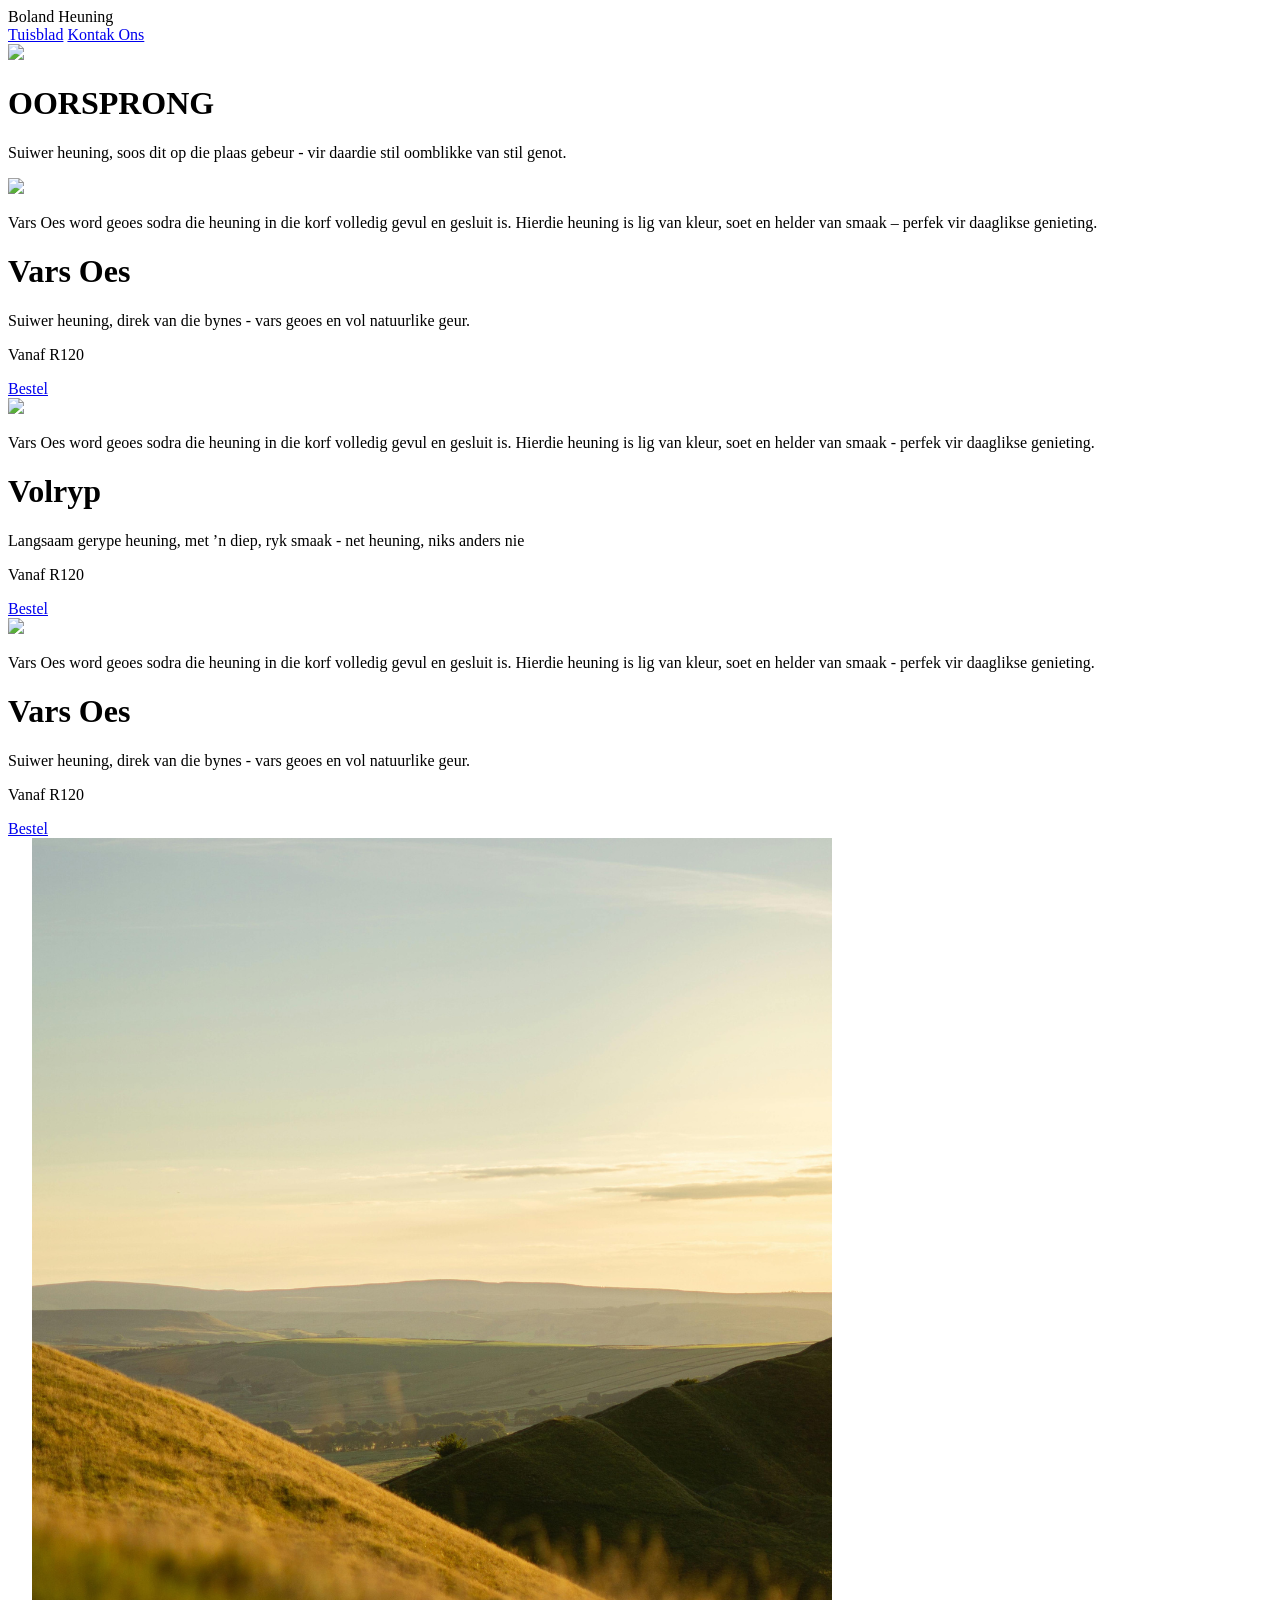
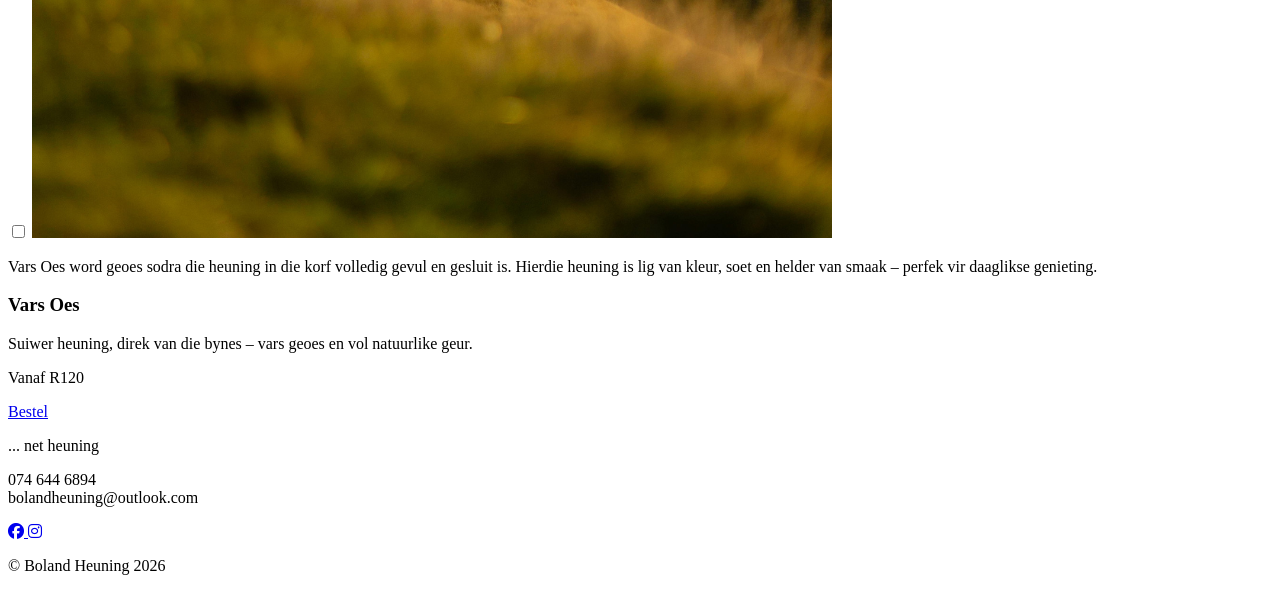
==== index.html @ eebf74c6 "Add files via upload" ====
<!DOCTYPE html>
<html>

<head>
	<title>Google Homepage</title>
	<link rel="stylesheet" href="/home/luan/Desktop/T3/styles.css">
	<link href="https://fonts.googleapis.com/css2?family=Cinzel:wght@400;700&display=swap" rel="stylesheet">
	<link href="https://fonts.googleapis.com/css2?family=Source+Sans+3:wght@300;400;600&display=swap" rel="stylesheet">
	<link rel="stylesheet" href="https://cdnjs.cloudflare.com/ajax/libs/font-awesome/6.5.0/css/all.min.css">




</head>
 
<body>
	<header>
		<div id="titleBox">
			<a id="title">Boland Heuning</a>
		</div>
		<div id="linkBox">
			<a href="index.html">Tuisblad</a>
			<a href="contact.html">Kontak Ons</a>
		</div>
	</header>
	<main>
		<img id="heroImg" src="/home/luan/Desktop/T3/hero.png">
		<div id="storyBox">
			<h1> OORSPRONG </h1>
			<p> Suiwer heuning, soos dit op die plaas gebeur - vir daardie stil oomblikke van stil genot.
			</p>
		</div>
		<div id="product-section">
			<div class="honey-card">
				<div class="overlay-zone">
					<img style="width: 100%;" src="/home/luan/Desktop/T3/product1.jpg">
					<div class="overlay">
					      <p class="description">
						Vars Oes word geoes sodra die heuning in die korf volledig gevul en gesluit is.
						Hierdie heuning is lig van kleur, soet en helder van smaak – perfek vir daaglikse genieting.
					      </p>
					</div>
				</div>
				<h1>Vars Oes</h1>
				<p class="description">Suiwer heuning, direk van die bynes - vars geoes en vol natuurlike geur.</p>
				<p class="price">Vanaf R120</p>
				<a class="order-button" href="order.html">Bestel</a>
			</div>
			<div class="honey-card">
				<div class="overlay-zone">
					<img style="width: 100%;" src="/home/luan/Desktop/T3/product1.jpg">
					<div class="overlay">
					      <p>
						Vars Oes word geoes sodra die heuning in die korf volledig gevul en gesluit is.
						Hierdie heuning is lig van kleur, soet en helder van smaak - perfek vir daaglikse genieting.
					      </p>
					</div>
				</div>
				<h1>Volryp</h1>
				<p class="description">Langsaam gerype heuning, met ’n diep, ryk smaak - net heuning, niks anders nie</p>
				<p class="price">Vanaf R120</p>
				<a class="order-button" href="order.html">Bestel</a>
			</div>
			<div class="honey-card">
				<div class="overlay-zone">
					<img style="width: 100%;" src="/home/luan/Desktop/T3/product1.jpg">
					<div class="overlay">
					      <p>
						Vars Oes word geoes sodra die heuning in die korf volledig gevul en gesluit is.
						Hierdie heuning is lig van kleur, soet en helder van smaak - perfek vir daaglikse genieting.
					      </p>
					</div>
				</div>
				<h1>Vars Oes</h1>
				<p class="description">Suiwer heuning, direk van die bynes - vars geoes en vol natuurlike geur.</p>
				<p class="price">Vanaf R120</p>
				<a class="order-button" href="order.html">Bestel</a>
			</div>
		</div>
	</main>
	
	
	
	
	
	<!-- Product Card (Static, Desktop + Mobile) -->
	<div class="product-card">
	  <input type="checkbox" id="vars-oes-toggle" class="toggle">
	  
	  <label for="vars-oes-toggle">
	    <img src="contact1.png" alt="Vars Oes Honey">
	    
	    <div class="overlay">
	      <p>
		Vars Oes word geoes sodra die heuning in die korf volledig gevul en gesluit is.
		Hierdie heuning is lig van kleur, soet en helder van smaak – perfek vir daaglikse genieting.
	      </p>
	    </div>
	  </label>

	  <div class="info">
	    <h3>Vars Oes</h3>
	    <p class="tagline">Suiwer heuning, direk van die bynes – vars geoes en vol natuurlike geur.</p>
	    <p class="price">Vanaf R120</p>
	    <a href="order-form.html" class="order-btn">Bestel</a>
	  </div>
	</div>
	
	
	
	
	
	
	<footer>
		<div class="footer-shell">
			<div class="footer-boxes"><p class="foot">... net heuning</p></div>
			<div class="footer-boxes">
				<p class="foot">074 644 6894<br>bolandheuning@outlook.com</p>
				<div id="icon-align">
					<a href="https://facebook.com/yourpage" target="_blank">
    					<i class="fa-brands fa-facebook"></i>
    					</a>
		    			<a href="https://instagram.com/yourpage" target="_blank">
					<i class="fa-brands fa-instagram"></i>
					</a>
				</div>
			</div>
			<div class="footer-boxes"><p class="foot">&copy; Boland Heuning 2026</p></div>
		</div>
	</footer>
</body>

</html>
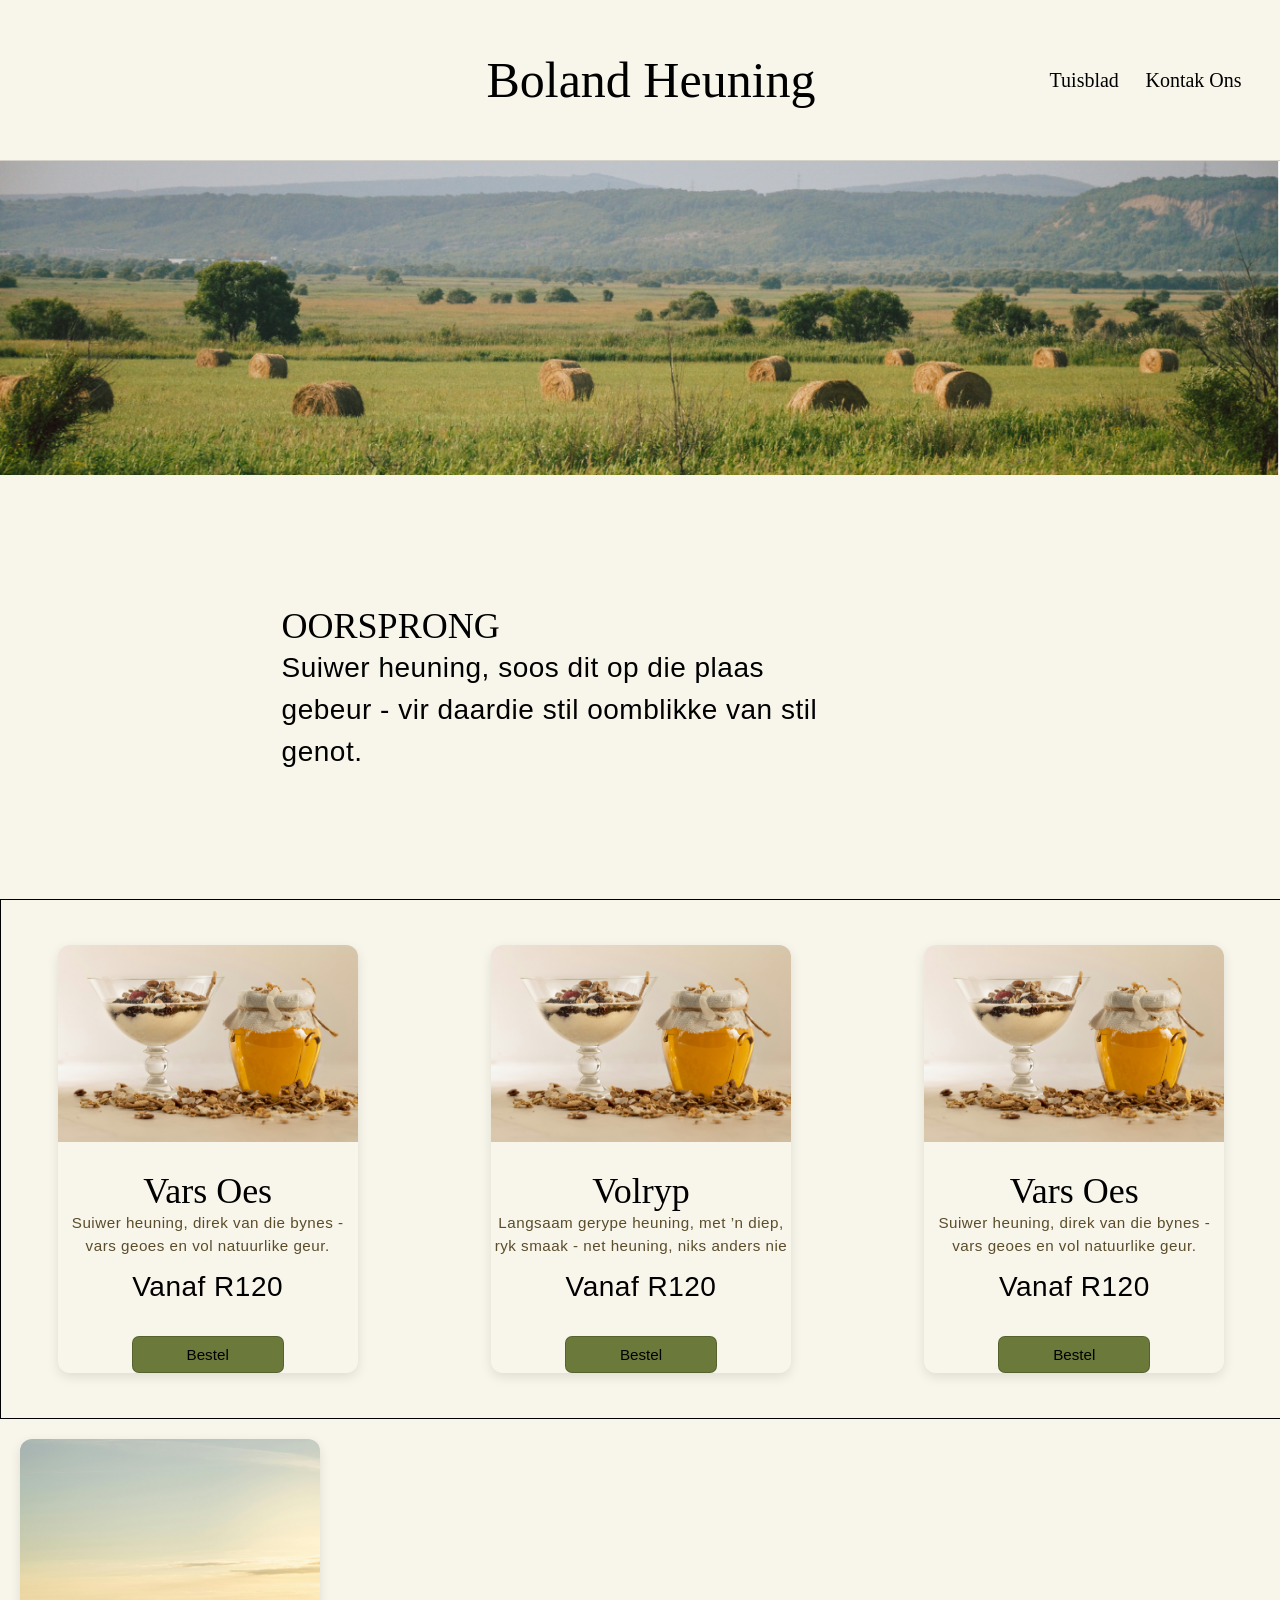
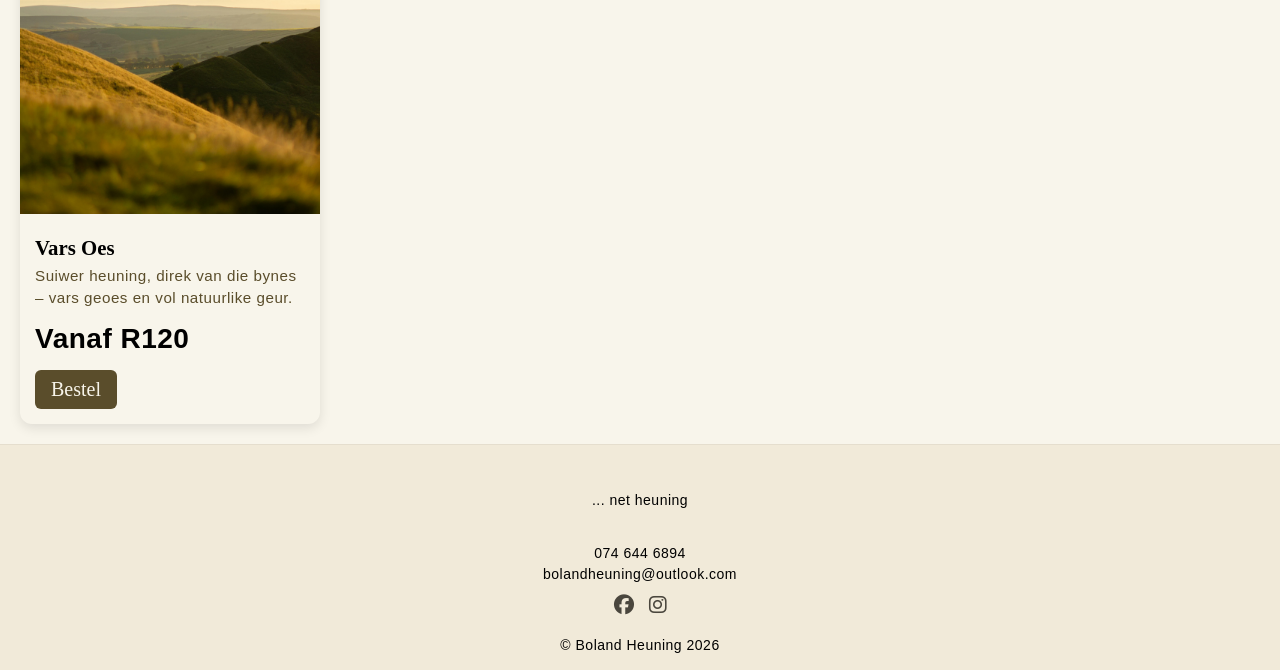
==== commit a6054818: "Update index.html" ====
--- a/index.html
+++ b/index.html
@@ -3,7 +3,7 @@
 
 <head>
 	<title>Google Homepage</title>
-	<link rel="stylesheet" href="/home/luan/Desktop/T3/styles.css">
+	<link rel="stylesheet" href="styles.css">
 	<link href="https://fonts.googleapis.com/css2?family=Cinzel:wght@400;700&display=swap" rel="stylesheet">
 	<link href="https://fonts.googleapis.com/css2?family=Source+Sans+3:wght@300;400;600&display=swap" rel="stylesheet">
 	<link rel="stylesheet" href="https://cdnjs.cloudflare.com/ajax/libs/font-awesome/6.5.0/css/all.min.css">
@@ -24,7 +24,7 @@
 		</div>
 	</header>
 	<main>
-		<img id="heroImg" src="/home/luan/Desktop/T3/hero.png">
+		<img id="heroImg" src="hero.png">
 		<div id="storyBox">
 			<h1> OORSPRONG </h1>
 			<p> Suiwer heuning, soos dit op die plaas gebeur - vir daardie stil oomblikke van stil genot.
@@ -33,7 +33,7 @@
 		<div id="product-section">
 			<div class="honey-card">
 				<div class="overlay-zone">
-					<img style="width: 100%;" src="/home/luan/Desktop/T3/product1.jpg">
+					<img style="width: 100%;" src="product1.jpg">
 					<div class="overlay">
 					      <p class="description">
 						Vars Oes word geoes sodra die heuning in die korf volledig gevul en gesluit is.
@@ -48,7 +48,7 @@
 			</div>
 			<div class="honey-card">
 				<div class="overlay-zone">
-					<img style="width: 100%;" src="/home/luan/Desktop/T3/product1.jpg">
+					<img style="width: 100%;" src="product1.jpg">
 					<div class="overlay">
 					      <p>
 						Vars Oes word geoes sodra die heuning in die korf volledig gevul en gesluit is.
@@ -63,7 +63,7 @@
 			</div>
 			<div class="honey-card">
 				<div class="overlay-zone">
-					<img style="width: 100%;" src="/home/luan/Desktop/T3/product1.jpg">
+					<img style="width: 100%;" src="product1.jpg">
 					<div class="overlay">
 					      <p>
 						Vars Oes word geoes sodra die heuning in die korf volledig gevul en gesluit is.
--- a/styles.css
+++ b/styles.css
@@ -0,0 +1,350 @@
+:root {
+    --headHeight: 160px;
+}
+body{
+	background-color: #f8f5eb;
+	margin: 0;	
+}
+header{
+	/*border-bottom: 1px solid black;*/
+	border-bottom: 1px solid rgba(0,0,0,0.15);
+	background-color: #f8f5eb;
+	position: fixed;
+	top: 0;
+	left: 0;
+	width: 100vw;
+	height: var(--headHeight);
+	z-index: 10;
+	   
+	display: flex;
+	align-items: center;
+}
+#linkBox{
+	width: 15vw;
+	margin-left:20vw;
+	display: flex;
+    	align-items: center;
+    	justify-content: space-between;
+}
+#titleBox{
+	width: 24vw;
+	margin-left:38vw;
+	display: flex;
+    	align-items: center;
+    	justify-content: space-between;
+    	white-space: nowrap;
+}
+#title{
+	font-size: 50px;
+}
+a{
+	text-decoration: none;
+	color: black;
+	font-size: 20px;
+	font-family: 'Cinzel', serif;
+}
+main{
+	position: relative;
+	margin-top: var(--headHeight); /* prevents content hiding behind header */
+}
+#heroImg{
+	position: relative;
+	top: 0;
+	width: 100vw;
+}
+#storyBox{
+	margin-left: 22vw;
+	margin-top: 14vh;
+	width: 45vw;
+}
+#product-section{
+	margin-top: 14vh;
+	border: 1px solid black;
+	width: 100vw;
+	display: flex;
+	justify-content: space-around;
+	flex-wrap: wrap;
+	gap: 20px;
+}
+.honey-card{
+	position: relative;
+	margin-top: 5vh;
+	margin-bottom: 5vh;
+	width: 300px;
+	/*border: 1px solid black;*/
+	border-radius: 12px;
+	box-shadow: 0 4px 12px rgba(0,0,0,0.1);
+	overflow: hidden;
+	display: flex;
+	align-items: center;
+	flex-direction: column;
+	justify-content: space-between;
+	text-align: center;
+	
+	
+	/*flex: 0 0 10vw;          /* grow | shrink | minimum width */
+    	/*min-width: 250px;         /* prevents getting too small */
+}
+h1{
+	font-family: 'Cinzel', serif;
+	font-size: 36px;
+	font-weight: 100;
+	margin-bottom:0;
+}
+p{
+	margin-top: 0;
+	font-family: 'Source Sans 3', sans-serif;
+	font-size: 28px;
+	font-weight: 100;  
+	line-height: 1.5;
+	letter-spacing: 0.5px;
+}
+
+footer{
+	margin-top: 0vh;
+	border-top: 1px solid rgba(0,0,0,0.05);
+	background-color: #f1ead9; /*	#f1ead9,#e4dcc6,#ebe3cf,*/
+	
+	display: flex;
+	flex-direction: column;
+	align-items: center;	
+}
+.footer-shell{
+	margin-top: 5vh;
+	width: 20vw;
+	height: 20vh;
+	display: flex;
+	align-items: center;
+	flex-direction: column;
+	justify-content: space-between;
+}
+.footer-boxes{
+	display: flex;
+	flex-direction: column;
+	align-items: center;
+}
+.foot{
+	font-size: 14px;
+	text-align: center;
+}
+#icon-align{
+	margin-top: -5px;
+	display: flex;
+	justify-content: space-between;
+	align-items: center;
+	gap: 15px;
+}
+.fa-brands {
+    font-size: 20px;
+    color: #4a463d;
+}
+.order-button{
+	font-size: 20px;
+	height: 35px;
+	width: 50%;
+	border: 1px solid rgba(0,0,0,0.2);
+	border-radius: 7px;
+	font-family: 'Source Sans 3', sans-serif;
+	font-size: 0.95rem;
+	background-color: #6b7a3a;
+	display: flex;
+	align-items: center;
+	justify-content: center;
+}
+.order-button:hover{
+	border: 1px solid rgba(0,0,0,0.8);
+	box-shadow: 0 2px 4px rgba(0,0,0,0.08);
+}
+.description{ font-size: 0.95rem; color: #5a4d2b; margin: 0 0 8px; }
+/*--------------------------------Contact Page--------------------------------*/
+#shell-main{
+	display: flex;
+	align-items: center;
+}
+#shell-left{
+	width: 55%;
+	height: 80vh;
+	display: flex;
+	flex-direction: column;
+	align-items: center;
+}
+#shell-right{
+	width: 45%;
+	height: 80vh;
+}
+#temp{
+	width: 100%;
+	height: 100%;
+}
+.form-intro{
+	margin-top: 4rem;
+	width: 70%;
+}
+.grid-form{
+	margin-top: 2rem;
+	/*margin: 0 auto;*/
+	display: grid;
+	grid-template-columns: 1fr 1fr;
+	gap: 30px;
+	/*width: 70%;*/
+	box-sizing: border-box;
+	
+}
+.entry-edit{
+	font-size: 20px;
+	height: 40px;
+	border: 1px solid rgba(0,0,0,0.2);
+	border-radius: 7px;
+	font-family: 'Source Sans 3', sans-serif;
+	font-size: 0.95rem;
+	background-color: #f8f5eb;
+}
+.entry-edit:hover{
+	border: 1px solid rgba(0,0,0,0.8);
+}
+.entry-edit:focus{
+	border: 1px solid rgba(0,0,0,0.8);
+	background-color: #f1ead9; 
+	outline: none;
+}
+.submit{
+	font-size: 20px;
+	height: 40px;
+	border: 1px solid rgba(0,0,0,0.2);
+	border-radius: 7px;
+	font-family: 'Source Sans 3', sans-serif;
+	font-size: 0.95rem;
+	background-color: #6b7a3a;
+}
+.submit:hover{
+	border: 1px solid rgba(0,0,0,0.8);
+	box-shadow: 0 2px 4px rgba(0,0,0,0.08);
+}
+.submit:focus{
+	border: 1px solid rgba(0,0,0,0.8);
+	background-color: #f1ead9; 
+	outline: none;
+}
+.grid-form-wide{
+	grid-column: span 2;
+}
+.grid-form-tall{
+	height: 80px;
+}
+textarea{
+	resize: none;
+}
+
+/*--------------------------------Tools--------------------------------*/
+.border{
+	border: 1px solid black;
+}
+
+/*--------------------------------Universal--------------------------------*/
+.icon:hover{
+	color: #f8f5eb;
+	transition: background-color 0.3s;
+}	/*Not yet used*/
+
+/*--------------------------------Experimental--------------------------------*/
+.product-card {
+  position: relative;
+  width: 300px;
+  overflow: hidden;
+  border-radius: 12px;
+  box-shadow: 0 4px 12px rgba(0,0,0,0.1);
+  margin: 20px;
+}
+
+.product-card img {
+  width: 100%;
+}
+
+/* --- Overlay (Hidden by Default) --- */
+.overlay {
+  position: absolute;
+  top: 0;
+  left: 0;
+  width: 100%;
+  height: 100%;
+  background: rgba(248,245,235,0.95);
+  color: #5a4d2b;
+  display: flex;
+  align-items: center;
+  justify-content: center;
+  text-align: center;
+  padding: 20px;
+  opacity: 0;
+  transition: opacity 0.3s;
+  pointer-events: none; /* overlay doesn’t block clicks */
+}
+
+/* --- Desktop Hover --- */
+.product-card label:hover .overlay {
+  opacity: 1;
+}
+
+.honey-card .overlay-zone:hover .overlay{
+	opacity: 1;
+}
+
+
+/* --- Info Section --- */
+.info {
+  padding: 15px;
+}
+
+.info h3 { margin: 0 0 5px; font-size: 1.3rem; }
+.info .tagline { font-size: 0.95rem; color: #5a4d2b; margin: 0 0 8px; }
+.info .price { font-weight: bold; margin: 0 0 10px; }
+
+.order-btn {
+  display: inline-block;
+  text-decoration: none;
+  background-color: #5a4d2b;
+  color: #f8f5eb;
+  padding: 8px 16px;
+  border-radius: 6px;
+  transition: background 0.3s;
+}
+.order-btn:hover { background-color: #7a6b4c; }
+
+/* --- Mobile: Tap to Reveal using Checkbox Hack --- */
+.toggle {
+  display: none; /* hide the checkbox */
+}
+
+.toggle:checked + label .overlay {
+  opacity: 1;
+  pointer-events: auto;
+}
+
+@media (max-width: 768px) {
+  .product-card label:hover .overlay {
+    opacity: 0; /* disable hover on mobile */
+  }
+}
+
+/*--------------------------------Order Form--------------------------------*/
+fieldset{
+	display: grid;
+	grid-template-columns: 1fr 5fr;
+	border: none;
+}
+legend{
+	font-family: 'Source Sans 3', sans-serif;
+	font-size: 20px;
+	font-weight: 100;  
+	line-height: 1.5;
+	letter-spacing: 0.5px;
+}
+label{
+	font-family: 'Source Sans 3', sans-serif;
+	font-weight: 100;  
+	line-height: 1.5;
+	letter-spacing: 0.5px;
+	font-size: 0.95rem;
+}
+.checkbox{
+	accent-color: #6b7a3a;   /* your colour */
+}
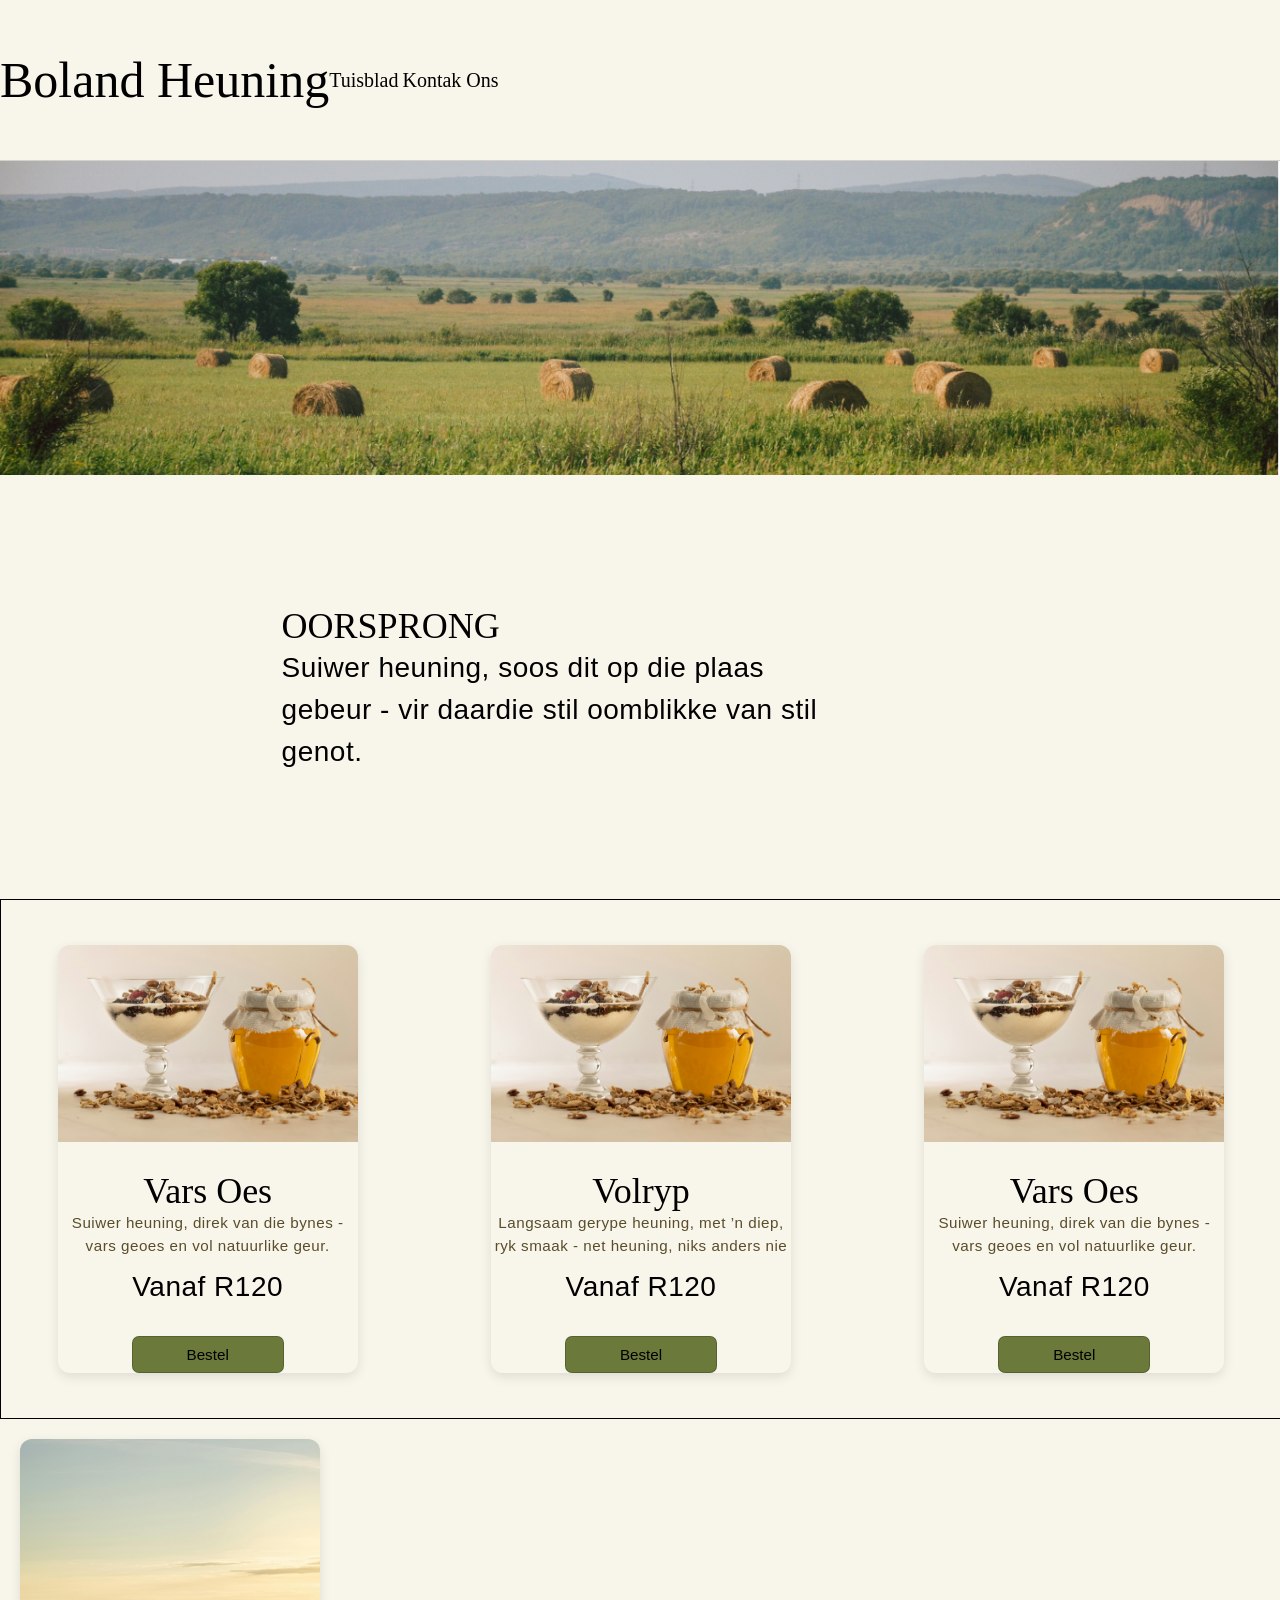
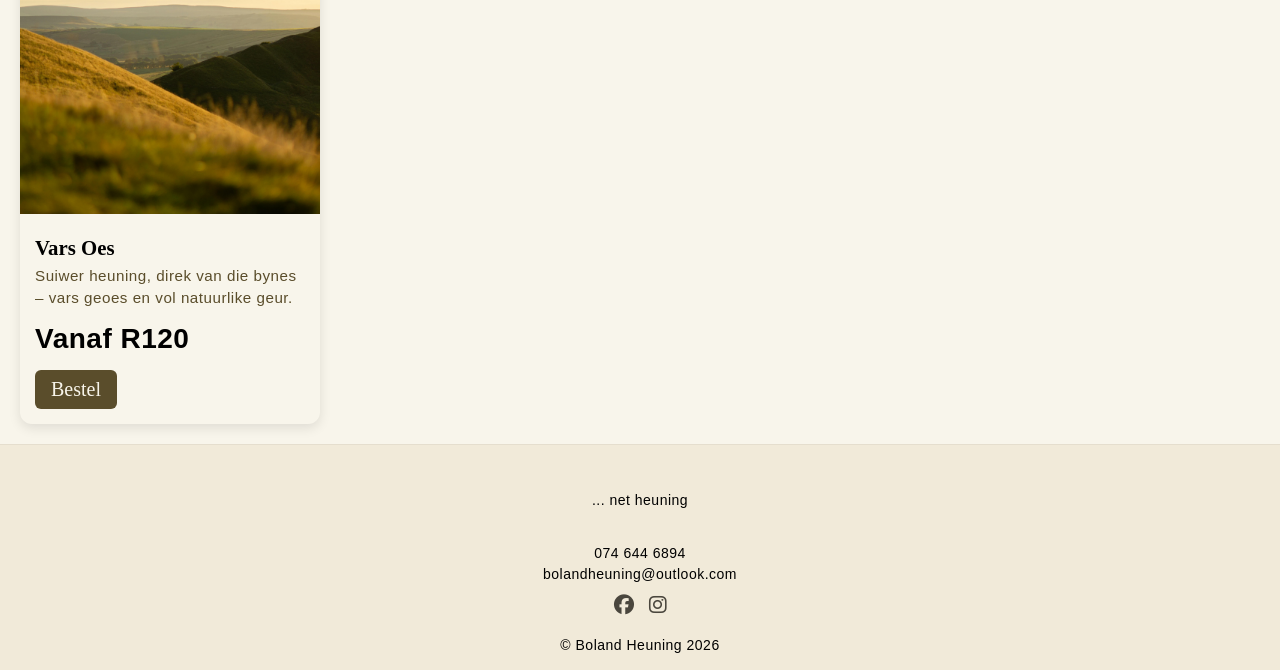
==== commit bff065fd: "Mobile Friendly Update" ====
--- a/index.html
+++ b/index.html
@@ -1,8 +1,10 @@
 <!DOCTYPE html>
-<html>
-
+<html lang="af">
 <head>
-	<title>Google Homepage</title>
+	<title>Boland Heuning | Rou heuning uit die kaap</title>
+	<link rel="icon" href="favicon.ico">
+	<meta name="description" content="Suiwer heuning direk van die plaas.">
+	<meta name="google-site-verification" content="1xxAyk9izFs_6JRTf407h87bzic9lh0b8TUm5ViRZHU" />
 	<link rel="stylesheet" href="styles.css">
 	<link href="https://fonts.googleapis.com/css2?family=Cinzel:wght@400;700&display=swap" rel="stylesheet">
 	<link href="https://fonts.googleapis.com/css2?family=Source+Sans+3:wght@300;400;600&display=swap" rel="stylesheet">
@@ -15,16 +17,17 @@
  
 <body>
 	<header>
-		<div id="titleBox">
-			<a id="title">Boland Heuning</a>
+		<div id="left-box"></div>
+		<div id="title-box">
+			<a id="title" href="index.html">Boland Heuning</a>
 		</div>
-		<div id="linkBox">
+		<div id="link-box">
 			<a href="index.html">Tuisblad</a>
 			<a href="contact.html">Kontak Ons</a>
 		</div>
 	</header>
 	<main>
-		<img id="heroImg" src="hero.png">
+		<img id="heroImg" src="hero.png" alt="farmland panoramo">
 		<div id="storyBox">
 			<h1> OORSPRONG </h1>
 			<p> Suiwer heuning, soos dit op die plaas gebeur - vir daardie stil oomblikke van stil genot.
@@ -33,7 +36,7 @@
 		<div id="product-section">
 			<div class="honey-card">
 				<div class="overlay-zone">
-					<img style="width: 100%;" src="product1.jpg">
+					<img style="width: 100%;" src="product1.jpg" alt="honey jar">
 					<div class="overlay">
 					      <p class="description">
 						Vars Oes word geoes sodra die heuning in die korf volledig gevul en gesluit is.
@@ -48,7 +51,7 @@
 			</div>
 			<div class="honey-card">
 				<div class="overlay-zone">
-					<img style="width: 100%;" src="product1.jpg">
+					<img style="width: 100%;" src="product1.jpg" alt="honey jar">
 					<div class="overlay">
 					      <p>
 						Vars Oes word geoes sodra die heuning in die korf volledig gevul en gesluit is.
@@ -63,7 +66,7 @@
 			</div>
 			<div class="honey-card">
 				<div class="overlay-zone">
-					<img style="width: 100%;" src="product1.jpg">
+					<img style="width: 100%;" src="product1.jpg" alt="honey jar">
 					<div class="overlay">
 					      <p>
 						Vars Oes word geoes sodra die heuning in die korf volledig gevul en gesluit is.
